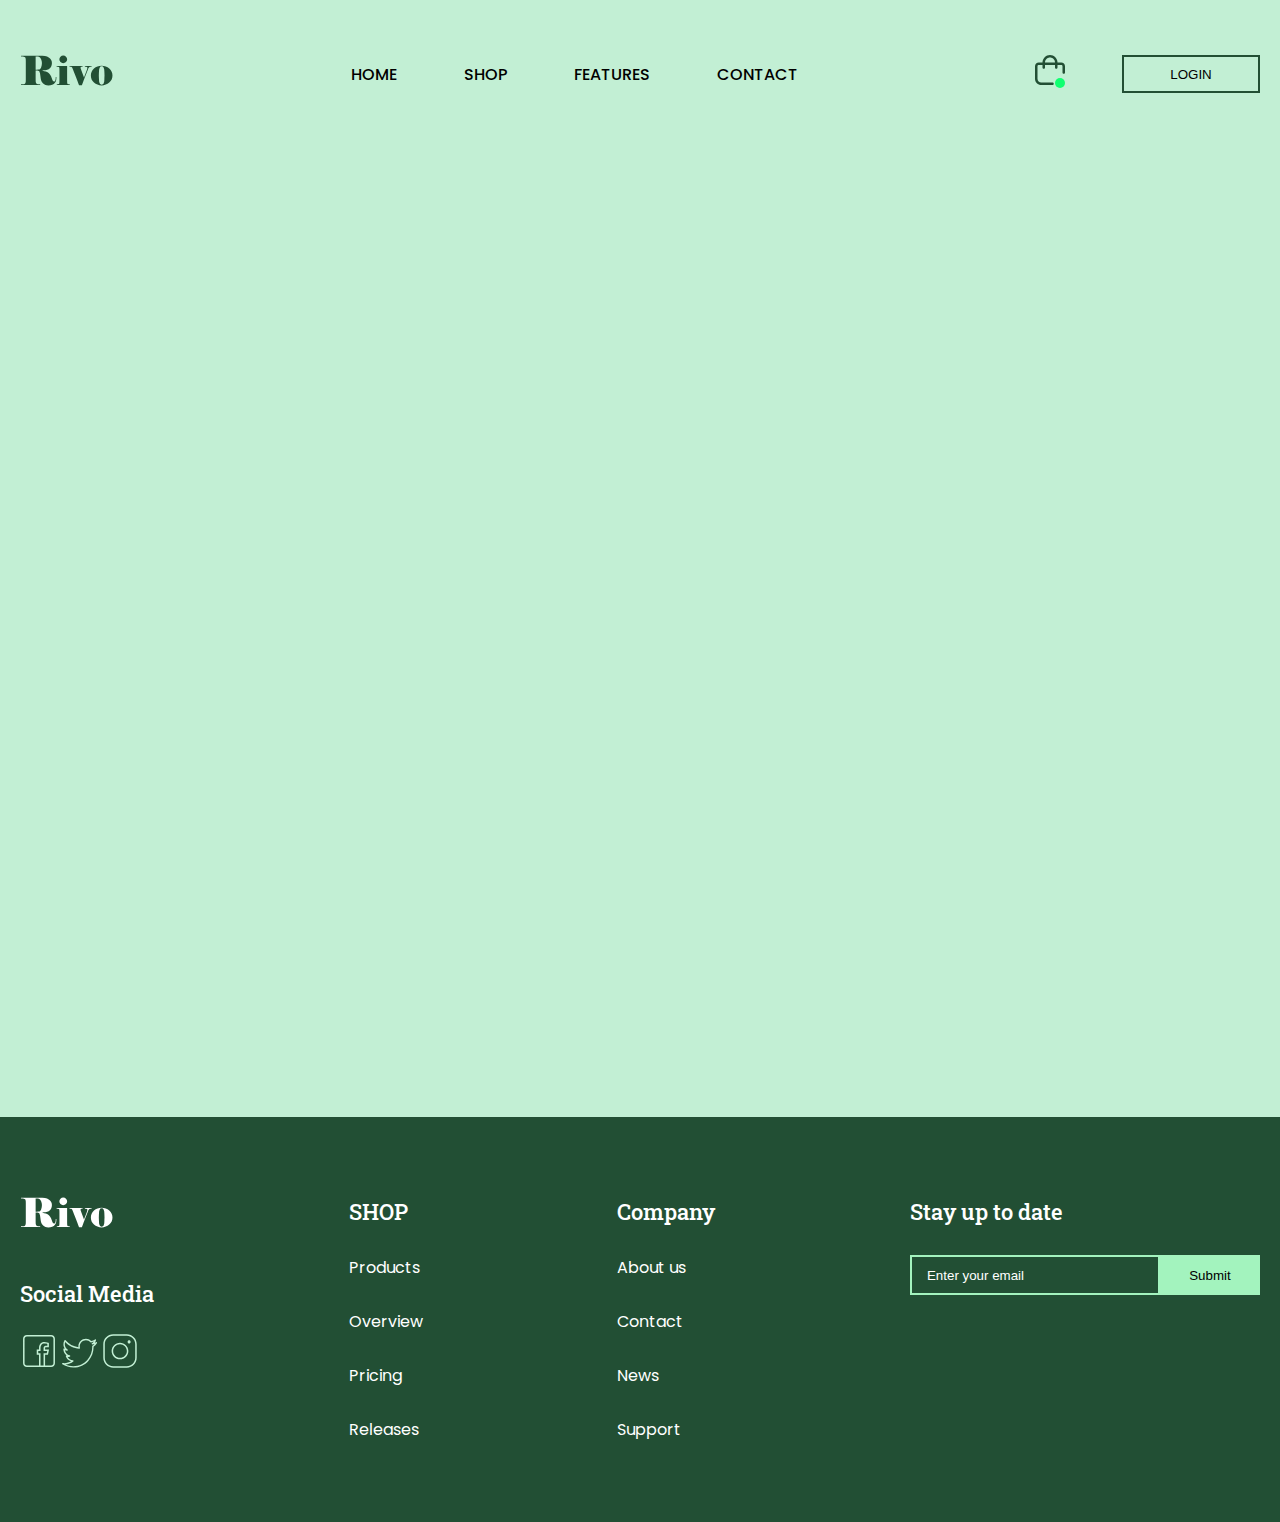
==== html/catalog.html @ bd8d2f6d "added" ====
<!DOCTYPE html>
<html lang="en">
	<head>
		<meta charset="UTF-8" />
		<meta name="viewport" content="width=device-width, initial-scale=1.0" />
		<title>Catalog</title>

		<link rel="stylesheet" href="../sass/style.css" />

		<script src="js/main.js" defer></script>
	</head>
	<body>
		<div class="wrapper">
			<header class="header">
				<div class="container">
					<nav class="nav">
						<a href="#" class="nav__link-logo">
							<img src="../img/logo.svg" alt="Logo" class="nav__link-img" />
						</a>

						<ul class="nav__list">
							<li class="nav__list-item">
								<a href="../index.html" class="nav__list-link">Home</a>
							</li>
							<li class="nav__list-item">
								<a href="catalog.html" class="nav__list-link">Shop</a>
							</li>
							<li class="nav__list-item">
								<a href="#" class="nav__list-link">Features</a>
							</li>
							<li class="nav__list-item">
								<a href="#" class="nav__list-link">Contact</a>
							</li>
						</ul>

						<div class="nav__list-icon">
							<div class="nav__list-icon-group">
								<a href="" class="nav__list-icon-link">
									<img
										src="../img/shop.svg"
										alt="Shop icon"
										class="nav__list-icon-img"
									/>
									<span class="elips"></span>
								</a>
							</div>
							<button class="nav__list-icon-btn">LOGIN</button>
						</div>
					</nav>
				</div>
			</header>

			<main class="main">
				<section class="top">
					<div class="container"></div>
				</section>
			</main>

			<footer class="footer">
				<div class="container">
					<div class="footer__groups">
						<div class="footer__social-media">
							<a href="#" class="footer__link-logo">
								<svg
									class="footer__link-img"
									width="93"
									height="31"
									viewBox="0 0 93 31"
									fill="inherit"
									xmlns="http://www.w3.org/2000/svg"
								>
									<path
										d="M15.64 15.44V24.8L15.72 26.64C15.8 27.4933 16.0133 28.1067 16.36 28.48C16.7067 28.8533 17.2933 29.0933 18.12 29.2L20.16 29.36V30H0.96V29.36H2.2C2.78667 29.28 3.34667 29.2133 3.88 29.16C4.41333 29.08 4.82667 28.88 5.12 28.56C5.44 28.2133 5.64 27.6133 5.72 26.76L5.8 24.92V5.96L5.72 4.12C5.64 3.26667 5.44 2.66667 5.12 2.32C4.8 1.97333 4.34667 1.76 3.76 1.68C3.17333 1.6 2.66667 1.56 2.24 1.56C1.81333 1.53333 1.41333 1.50667 1.04 1.48V0.839999L18.92 0.799999C21.4 0.799999 23.4133 0.906665 24.96 1.12C26.5067 1.33333 27.76 1.76 28.72 2.4C29.7067 3.04 30.48 3.84 31.04 4.8C31.6267 5.73333 31.92 6.82667 31.92 8.08C31.92 9.01333 31.7467 9.94667 31.4 10.88C31.08 11.8133 30.5733 12.6133 29.88 13.28C29.1867 13.9467 28.32 14.4667 27.28 14.84C26.2667 15.2133 24.64 15.4 22.4 15.4V15.68C23.76 15.9733 24.8933 16.2533 25.8 16.52C26.7333 16.7867 27.5733 17.1733 28.32 17.68C29.0667 18.1867 29.7333 18.9467 30.32 19.96C30.9333 20.9467 31.4267 22.04 31.8 23.24C32.1733 24.4133 32.5067 25.2533 32.8 25.76C33.0933 26.24 33.5067 26.48 34.04 26.48C34.7333 26.48 35.1867 26.04 35.4 25.16C35.64 24.2533 35.76 23.2267 35.76 22.08H36.4C36.4 23.3867 36.32 24.4267 36.16 25.2C36 25.9733 35.6 26.7867 34.96 27.64C34.32 28.4667 33.4 29.1467 32.2 29.68C31.0267 30.1867 29.7467 30.44 28.36 30.44C26.2 30.44 24.4667 29.8267 23.16 28.6C21.88 27.3467 21.08 25.72 20.76 23.72C20.4667 21.6933 20.2267 19.9867 20.04 18.6C19.7467 17.0533 19.36 16.16 18.88 15.92C18.4 15.6533 17.88 15.5067 17.32 15.48C16.76 15.4533 16.2 15.44 15.64 15.44ZM18.84 14.6C19.8533 14.44 20.6133 13.7067 21.12 12.4C21.6533 11.0933 21.92 9.64 21.92 8.04C21.92 6.73333 21.6533 5.45333 21.12 4.2C20.5867 2.92 19.9467 2.17333 19.2 1.96C18.4533 1.74666 17.7867 1.62666 17.2 1.6C16.6133 1.57333 16.0933 1.54667 15.64 1.52V14.72H17C17.7467 14.72 18.36 14.68 18.84 14.6ZM49.7644 30H36.8044V29.36L37.7644 29.32C38.5377 29.24 39.0044 29.0533 39.1644 28.76C39.3244 28.4667 39.4044 27.8267 39.4044 26.84L39.4444 25V15.44L39.4044 13.8C39.351 13.16 39.271 12.68 39.1644 12.36C39.0577 12.04 38.5777 11.84 37.7244 11.76L36.6444 11.68V11.04H47.1244V25L47.1644 26.84C47.1644 27.8 47.2444 28.44 47.4044 28.76C47.5644 29.0533 48.031 29.24 48.8044 29.32L49.7644 29.36V30ZM39.3644 4.36C39.3644 3.32 39.7377 2.44 40.4844 1.72C41.2577 0.973333 42.1777 0.599999 43.2444 0.599999C44.3377 0.599999 45.2577 0.96 46.0044 1.68C46.7777 2.37333 47.1644 3.26667 47.1644 4.36C47.1644 5.42667 46.7777 6.33333 46.0044 7.08C45.2577 7.8 44.3377 8.16 43.2444 8.16C42.1777 8.16 41.2577 7.8 40.4844 7.08C39.7377 6.33333 39.3644 5.42667 39.3644 4.36ZM62.5581 11.68C62.3981 11.68 62.2381 11.6933 62.0781 11.72C61.9181 11.72 61.6248 11.76 61.1981 11.84C60.7981 11.8933 60.5981 12.2 60.5981 12.76C60.5981 13.0533 60.6248 13.3067 60.6781 13.52C60.7315 13.7333 60.8248 14 60.9581 14.32L63.9981 22.4L66.8381 15.04C67.1581 14.1067 67.3181 13.3733 67.3181 12.84C67.3181 12.4667 67.2248 12.2133 67.0381 12.08C66.8515 11.9467 66.5581 11.84 66.1581 11.76L64.8781 11.68V11.04H71.5581V11.68L70.0781 11.84C69.6515 11.92 69.2648 12.1733 68.9181 12.6C68.5715 13 68.2115 13.68 67.8381 14.64C67.4648 15.5733 66.7315 17.44 65.6381 20.24C64.5715 23.04 63.7581 25.1733 63.1981 26.64C62.6381 28.1067 62.1981 29.28 61.8781 30.16H59.0381C58.5848 29.0133 58.0248 27.5733 57.3581 25.84C56.6915 24.08 55.8515 21.9067 54.8381 19.32C53.8248 16.7067 53.1315 14.9467 52.7581 14.04C52.3848 13.1333 52.1048 12.56 51.9181 12.32C51.7581 12.0533 51.5048 11.8933 51.1581 11.84C50.8115 11.76 50.4915 11.72 50.1981 11.72C49.9048 11.6933 49.6915 11.68 49.5581 11.68V11.04H62.5581V11.68ZM92.4734 20.52C92.4734 23.3467 91.3934 25.7067 89.2334 27.6C87.1001 29.4667 84.5801 30.4 81.6734 30.4C78.6068 30.4 76.0334 29.4667 73.9534 27.6C71.9001 25.7067 70.8734 23.3467 70.8734 20.52C70.8734 17.6933 71.9134 15.3467 73.9934 13.48C76.1001 11.5867 78.6601 10.64 81.6734 10.64C84.6334 10.64 87.1668 11.5733 89.2734 13.44C91.4068 15.3067 92.4734 17.6667 92.4734 20.52ZM84.5134 20.48C84.5134 20.1067 84.4868 19.36 84.4334 18.24C84.3801 17.12 84.3534 16.4533 84.3534 16.24C84.3534 14.8 84.1268 13.6133 83.6734 12.68C83.2468 11.7467 82.5668 11.28 81.6334 11.28C80.7801 11.28 80.1268 11.7733 79.6734 12.76C79.2201 13.72 78.9934 14.88 78.9934 16.24C78.9934 16.7467 78.9668 17.3733 78.9134 18.12C78.8868 18.84 78.8601 19.6267 78.8334 20.48C78.8334 20.8533 78.8601 21.6267 78.9134 22.8C78.9668 23.9467 78.9934 24.6133 78.9934 24.8C78.9934 26.24 79.2068 27.4267 79.6334 28.36C80.0868 29.2933 80.7668 29.76 81.6734 29.76C82.5534 29.76 83.2201 29.28 83.6734 28.32C84.1268 27.36 84.3534 26.1867 84.3534 24.8C84.3534 24.2667 84.3668 23.64 84.3934 22.92C84.4201 22.1733 84.4601 21.36 84.5134 20.48Z"
										fill="inherit"
									/>
								</svg>
							</a>
							<h6 class="footer__title">Social Media</h6>

							<a href="#" class="footer__social-media-link">
								<img
									src="../img/fb.svg"
									alt=""
									class="footer__social-media-svg"
								/>
							</a>
							<a href="#" class="footer__social-media-link">
								<img
									src="../img/twiter.svg"
									alt=""
									class="footer__social-media-svg"
								/>
							</a>
							<a href="#" class="footer__social-media-link">
								<img
									src="../img/insta.svg"
									alt=""
									class="footer__social-media-svg"
								/>
							</a>
						</div>

						<ul class="footer__list">
							<li class="footer__list-item">
								<h5 class="footer__list-title">SHOP</h5>
							</li>
							<li class="footer__list-item">
								<a href="#" class="footer__list-link">Products</a>
							</li>
							<li class="footer__list-item">
								<a href="#" class="footer__list-link">Overview</a>
							</li>
							<li class="footer__list-item">
								<a href="#" class="footer__list-link">Pricing</a>
							</li>
							<li class="footer__list-item">
								<a href="#" class="footer__list-link">Releases</a>
							</li>
						</ul>

						<ul class="footer__list">
							<li class="footer__list-item">
								<h5 class="footer__list-title">Company</h5>
							</li>
							<li class="footer__list-item">
								<a href="#" class="footer__list-link">About us</a>
							</li>
							<li class="footer__list-item">
								<a href="#" class="footer__list-link">Contact</a>
							</li>
							<li class="footer__list-item">
								<a href="#" class="footer__list-link">News</a>
							</li>
							<li class="footer__list-item">
								<a href="#" class="footer__list-link">Support</a>
							</li>
						</ul>

						<ul class="footer__list">
							<li class="footer__list-item">
								<h5 class="footer__list-title">Stay up to date</h5>
							</li>
							<li class="footer__list-item ss">
								<input
									type="search"
									class="footer__list-input"
									placeholder="Enter your email"
								/>
								<button class="footer__list-btn" type="submit">Submit</button>
							</li>
						</ul>
					</div>
				</div>
			</footer>
		</div>
	</body>
</html>
---- sass/style.css ----
@import url("https://fonts.googleapis.com/css2?family=Roboto+Slab:wght@500&display=swap");
@import url("https://fonts.googleapis.com/css2?family=Poppins:wght@400;500;600&family=Roboto+Slab:wght@500&display=swap");
*,
body,
html {
  box-sizing: border-box;
  margin: 0;
  padding: 0;
}

body,
html {
  font-family: "Poppins", sans-serif;
  width: 100%;
  height: 100%;
}

*::after,
*::before {
  box-sizing: border-box;
  margin: 0;
  padding: 0;
}

a {
  text-decoration: none;
  color: inherit;
}

input {
  outline: none;
}

ul,
ol {
  list-style: none;
}

.wrapper {
  position: relative;
  display: flex;
  flex-direction: column;
  height: 100%;
}

.main {
  flex-grow: 1;
}

.container {
  width: 1240px;
  margin: 0 auto;
}

.header {
  position: absolute;
  top: 0;
  right: 0;
  left: 0;
}

.nav {
  display: flex;
  justify-content: space-between;
  padding: 55px 0 0;
}

.nav__list {
  display: flex;
  align-items: center;
  gap: 57px;
}

.nav__list-link {
  position: relative;
  padding: 2px 5px;
  font-weight: 500;
  text-transform: uppercase;
  z-index: 1;
  transition: all 0.4s;
}
.nav__list-link::before {
  content: "";
  position: absolute;
  right: 0;
  display: block;
  width: 0;
  height: 100%;
  border-radius: 10px;
  background-color: #6bc785;
  opacity: 0.5;
  z-index: -1;
  transition: all 0.4s;
}
.nav__list-link:hover::before {
  left: 0;
  width: 100%;
  height: 100%;
  transition: all 0.4s;
}

.nav__list-icon {
  display: flex;
  gap: 57px;
}

.nav__list-icon-btn {
  cursor: pointer;
  width: 138px;
  background: transparent;
  border: 2px solid #224f34;
  transition: all 0.3s;
}
.nav__list-icon-btn:hover {
  color: #fff;
  background: #224f34;
  transition: all 0.4s;
}

.nav__list-icon-group {
  position: relative;
}

.elips {
  position: absolute;
  bottom: 5px;
  right: 0;
  display: block;
  width: 10px;
  height: 10px;
  border-radius: 50%;
  background: #10ff70;
}

.top {
  width: 100%;
  height: 1117px;
  background: #c2efd4;
}

.footer {
  background: #224f34;
  padding: 80px 0;
  color: #fff;
}

.footer__link-img {
  fill: #fff;
  margin-bottom: 44px;
}

.footer__groups {
  display: flex;
  justify-content: space-between;
}

.footer__title {
  font-family: "Roboto Slab", serif;
  font-weight: 500;
  font-size: 22px;
  margin-bottom: 24px;
}

.footer__list {
  display: flex;
  flex-direction: column;
  gap: 29px;
}

.footer__list-title {
  font-size: 22px;
  font-family: "Roboto Slab", serif;
  font-weight: 500;
}

.footer__list-link {
  position: relative;
  transition: all 0.4s;
}
.footer__list-link::before {
  content: "";
  position: absolute;
  bottom: -5px;
  width: 0;
  height: 2px;
  background: #6bc785;
  transition: all 0.4s;
}
.footer__list-link:hover::before {
  width: 100%;
  transition: all 0.4s;
}

.ss {
  display: flex;
}

.footer__list-input {
  width: 250px;
  height: 40px;
  padding-left: 15px;
  color: #c2efd4;
  background: transparent;
  border: 2px solid #a3f3be;
  transition: all 0.4s ease-in-out;
}
.footer__list-input:hover {
  box-shadow: 0 0 10px #c2efd4;
  transition: all 0.4s ease-in-out;
}
.footer__list-input:focus {
  box-shadow: 0 0 10px #c2efd4;
  transition: all 0.4s ease-in-out;
}
.footer__list-input::-moz-placeholder {
  color: #fff;
}
.footer__list-input::placeholder {
  color: #fff;
}

.footer__list-btn {
  cursor: pointer;
  width: 100px;
  height: 40px;
  background: #a3f3be;
  border: none;
  transition: all 0.4s;
}
.footer__list-btn:hover {
  background-color: #c2efd4;
  transition: all 0.4s;
}

.top__content {
  display: flex;
  justify-content: space-between;
  padding: 256px 0 166px;
}

.top__content-text {
  width: 650px;
}

.top__content-text-title {
  font-size: 86px;
  margin-bottom: 27px;
}

.top__content-text-descriptions {
  width: 550px;
  font-size: 24px;
  font-weight: 500;
  line-height: 220%;
  margin-bottom: 54px;
}

.top__content-text-link {
  padding: 22px 60px;
  background-color: #224f34;
  font-size: 20px;
  font-weight: 500;
  color: #fff;
  text-transform: uppercase;
  box-shadow: 20px 40px 100px #000;
  transition: all 0.4s;
}
.top__content-text-link:hover {
  box-shadow: 0 0 30px #000;
  transition: all 0.4s;
}

.top__content-media {
  width: 570px;
  height: 717px;
  background-color: #6bc785;
  border-top-left-radius: 150px;
  border-top-right-radius: 50px;
  border-bottom-right-radius: 150px;
  border-bottom-left-radius: 50px;
}

.seling {
  padding: 114px 0 185px;
}

.seling__title {
  text-align: center;
  font-family: "Roboto Slab", serif;
  font-size: 64px;
  margin-bottom: 34px;
  color: #224f34;
}

.seling__text {
  text-align: center;
  font-size: 22px;
  color: #224f34;
  margin-bottom: 80px;
}

.seling__list {
  display: flex;
  justify-content: space-evenly;
  margin-bottom: 80px;
}

.seling__list-img {
  width: 350px;
  background: #6bc785;
  margin-bottom: 51px;
}

.seling__list-title,
.seling__list-price {
  text-align: center;
  font-size: 22px;
  color: #224f34;
  margin-bottom: 10px;
}

.seling__link {
  display: flex;
  width: 224px;
  margin: 0 auto;
  justify-content: space-evenly;
  align-items: center;
  padding: 16px 55px;
  border: 2px solid #224f34;
  transition: all 0.4s;
}
.seling__link .bi {
  animation: arrow 1.5s infinite 0.1s;
  transition: all 0.4s;
}
@keyframes arrow {
  0% {
    transform: translateX(0%);
  }
  100% {
    transform: translateX(100%);
    opacity: 0;
  }
}
.seling__link:hover {
  color: #fff;
  background: #224f34;
  transition: all 0.4s;
}
.seling__link:hover .bi {
  fill: #fff;
  transition: all 0.4s;
}

.exclusiv__group {
  display: flex;
  justify-content: space-evenly;
  background: #c2efd4;
}

.exclusiv__content {
  width: 589px;
  margin-top: 75px;
}

.exclusiv__content-title {
  font-family: "Roboto Slab", serif;
  font-size: 46px;
  font-weight: 700;
  margin-bottom: 20px;
}

.exclusiv__content-text {
  font-size: 22px;
  font-weight: 500;
  line-height: 175%;
  margin-bottom: 40px;
}

.exclusiv__content-timer__items {
  display: flex;
  gap: 35px;
}

.exclusiv__content-timer-item {
  position: relative;
  display: flex;
  justify-content: center;
  align-items: center;
  width: 100px;
  height: 100px;
  margin-bottom: 41px;
  color: #224f34;
  background: #fff;
  font-size: 32px;
}
.exclusiv__content-timer-item::before {
  content: attr(data-title);
  position: absolute;
  left: 50%;
  bottom: 10px;
  transform: translateX(-50%);
  display: block;
  font-size: 16px;
}

.exclusiv__content-link {
  display: block;
  width: 235px;
  padding: 18px 68px;
  border: 2px solid #224f34;
  text-align: center;
  font-size: 20px;
  font-weight: 500;
  color: #fff;
  background: #224f34;
  transition: all 0.4s;
}
.exclusiv__content-link:hover {
  color: #224f34;
  background: transparent;
  transition: all 0.4s;
}

.designer {
  padding: 218px 0 250px;
}

.designer__title {
  text-align: center;
  font-size: 50px;
  font-weight: 500;
  margin-bottom: 51px;
}

.designer__text {
  text-align: center;
  font-size: 22px;
  font-weight: 500;
  margin-bottom: 72px;
}

.designer__list {
  display: flex;
  justify-content: center;
  align-items: center;
  gap: 44px;
}

.designer__list-item,
.designer__list-img {
  width: 400px;
  height: 566px;
  text-align: center;
}

.designer__list-img {
  margin-bottom: 25px;
}

.designer__list-title {
  font-size: 30px;
  font-weight: 600;
  margin-bottom: 6px;
}

.designer__list-text {
  font-size: 22px;
  font-weight: 400;
  line-height: 143%;
}/*# sourceMappingURL=style.css.map */
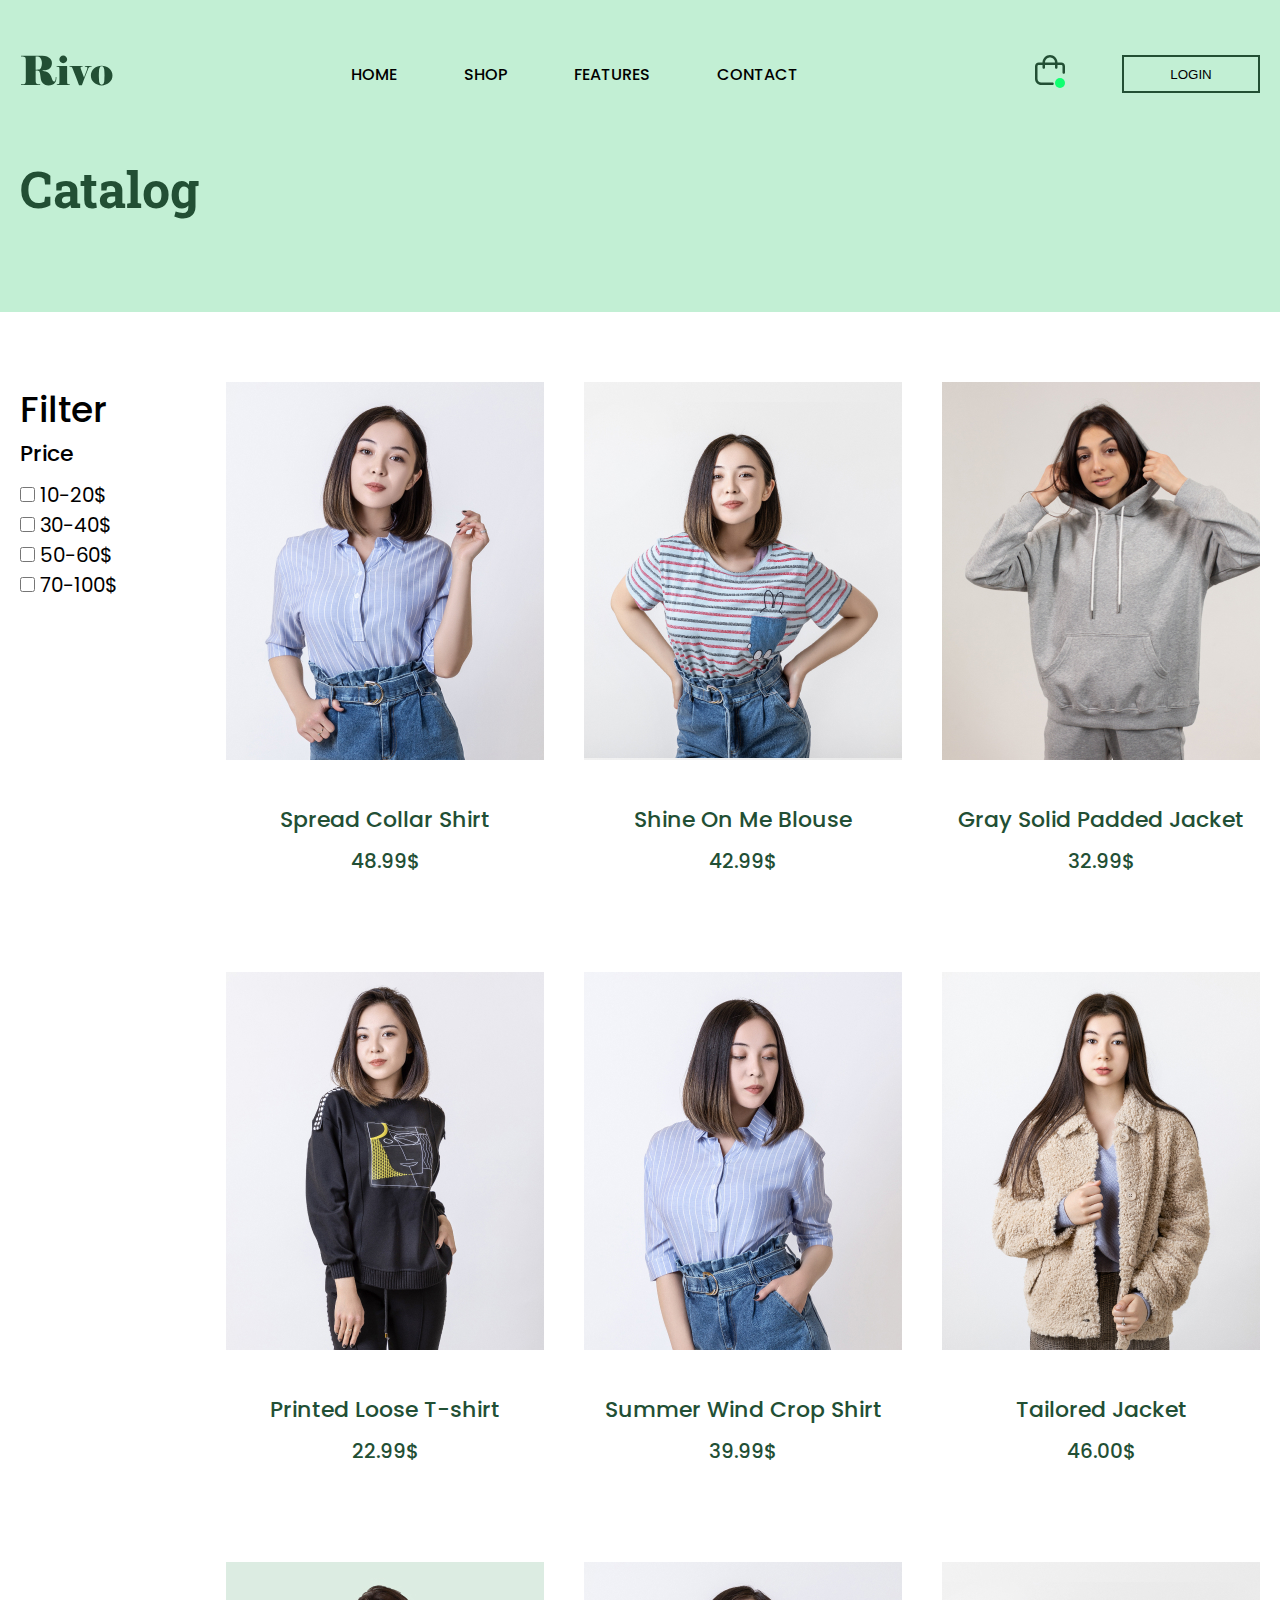
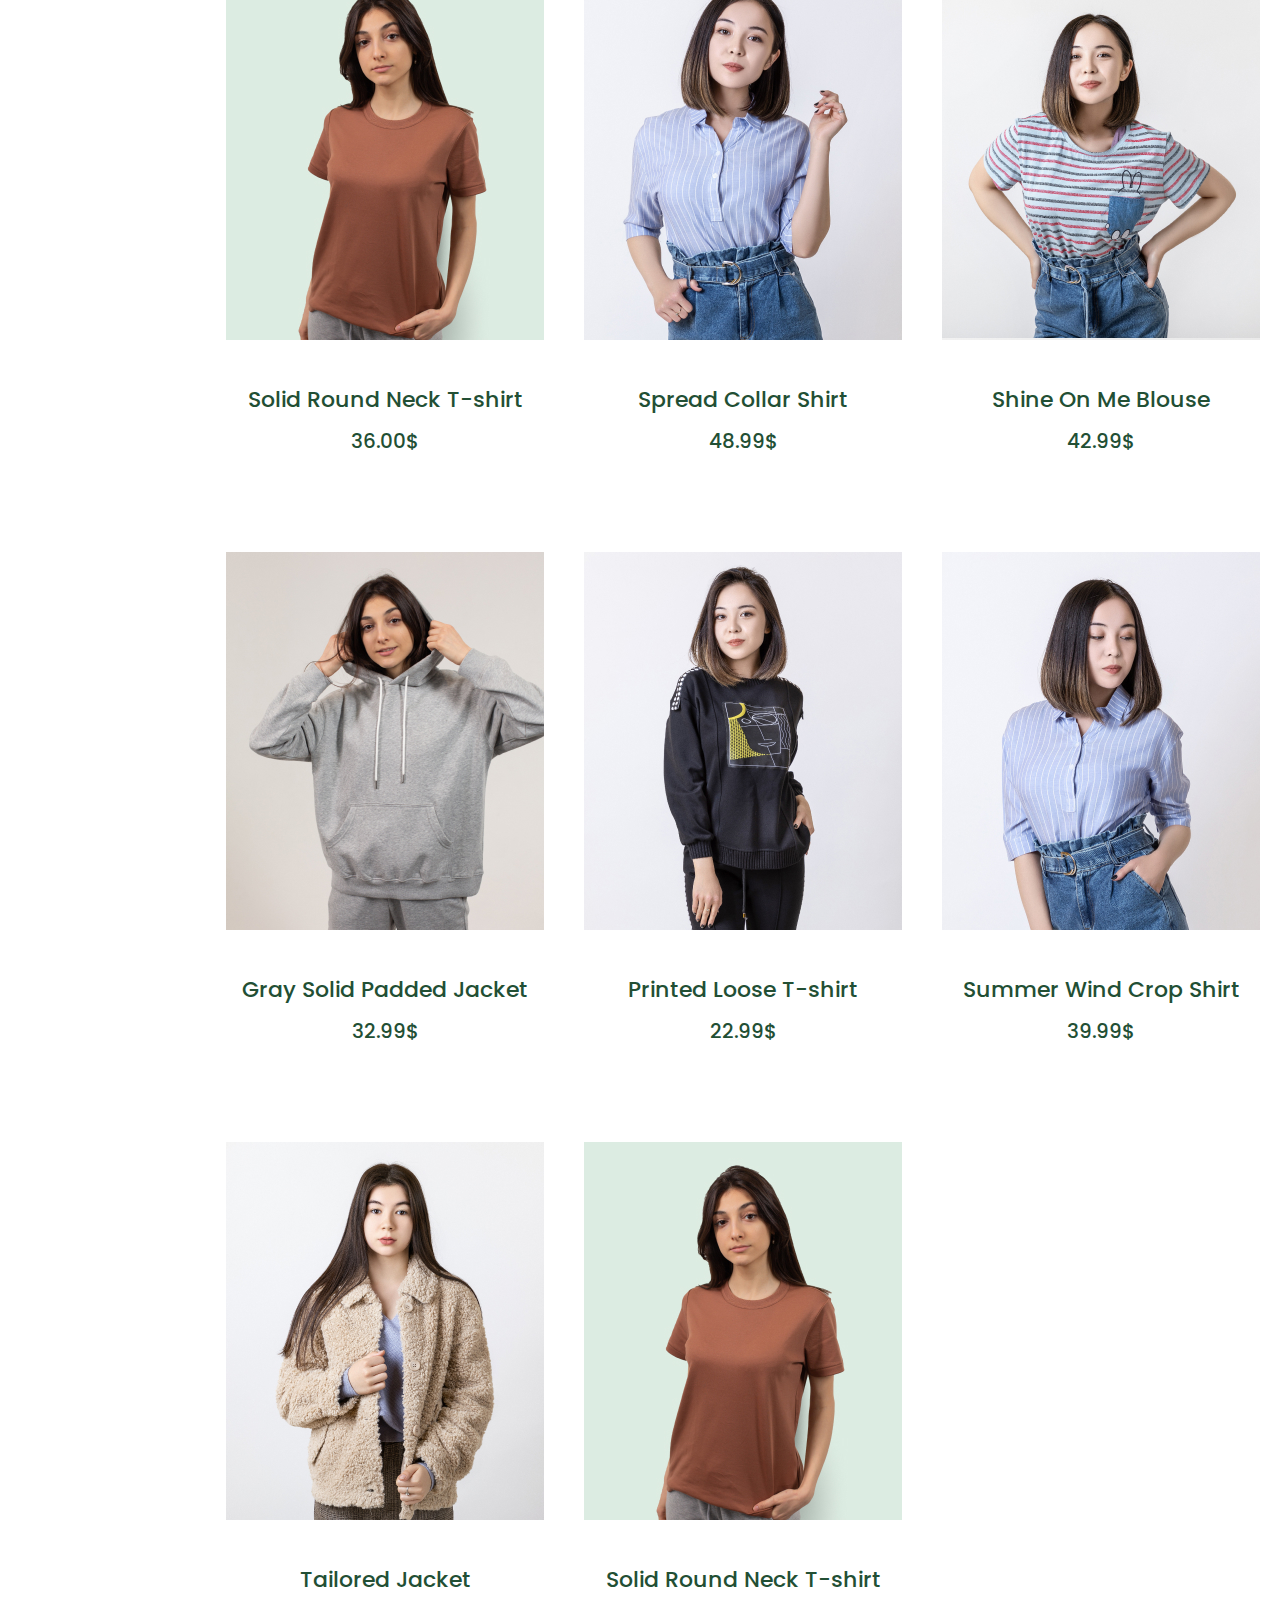
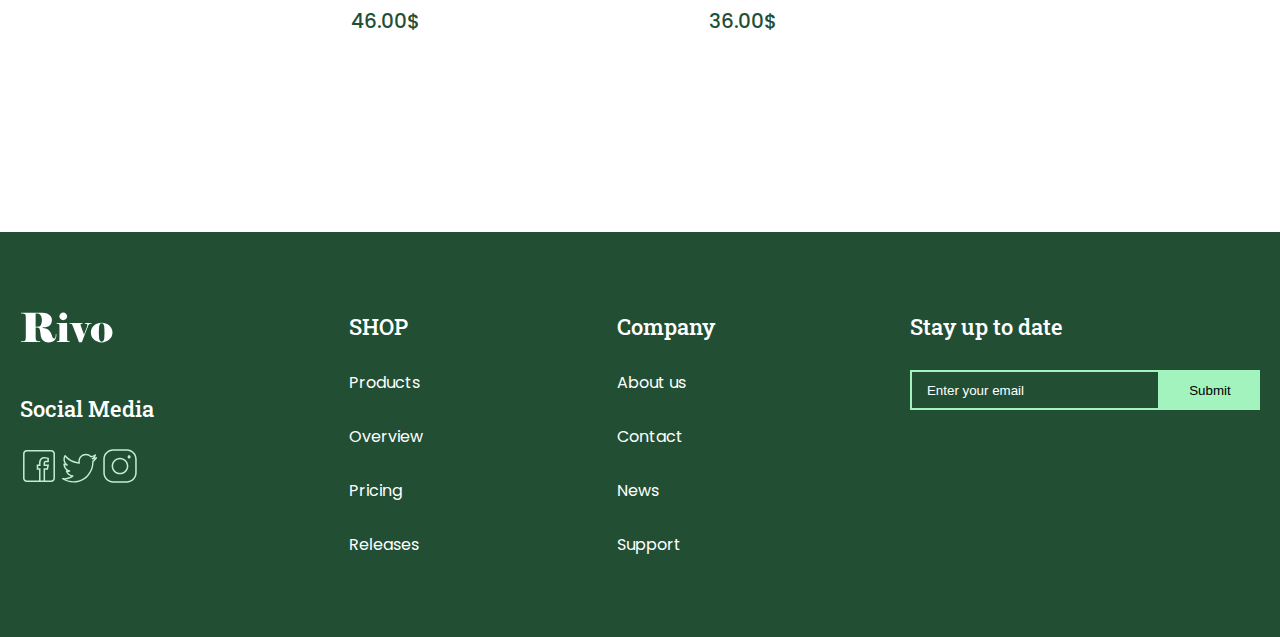
==== commit 0eef2518: "good" ====
--- a/html/catalog.html
+++ b/html/catalog.html
@@ -7,7 +7,8 @@
 
 		<link rel="stylesheet" href="../sass/style.css" />
 
-		<script src="js/main.js" defer></script>
+		<script src="../js/product.js" defer></script>
+    <script src="../js/ads.js" defer></script>
 	</head>
 	<body>
 		<div class="wrapper">
@@ -51,8 +52,79 @@
 			</header>
 
 			<main class="main">
-				<section class="top">
-					<div class="container"></div>
+				<section class="top top-catalog">
+					<div class="container">
+						<h2 class="top-catalog__title">Сatalog</h2>
+					</div>
+				</section>
+
+				<section class="products">
+					<div class="container">
+						<div class="products-groups">
+							<div class="products-groups-filters">
+								<h3 class="products-groups-title">Filter</h3>
+								<ul class="products-list">
+									<li class="products-list-item">
+										<h4 class="products-list-item-title">Price</h4>
+									</li>
+									<li class="products-list-item">
+										<input
+											type="checkbox"
+											class="products-list-inp"
+											id="10-20"
+										/>
+										<label for="10-20" class="products-list-label"
+											>10-20$</label
+										>
+									</li>
+									<li class="products-list-item">
+										<input
+											type="checkbox"
+											class="products-list-inp"
+											id="30-40"
+										/>
+										<label for="30-40" class="products-list-label"
+											>30-40$</label
+										>
+									</li>
+									<li class="products-list-item">
+										<input
+											type="checkbox"
+											class="products-list-inp"
+											id="50-60"
+										/>
+										<label for="50-60" class="products-list-label"
+											>50-60$</label
+										>
+									</li>
+									<li class="products-list-item">
+										<input
+											type="checkbox"
+											class="products-list-inp"
+											id="70-100"
+										/>
+										<label for="70-100" class="products-list-label"
+											>70-100$</label
+										>
+									</li>
+								</ul>
+							</div>
+							<div class="products__cart">
+								<!-- <div class="products__cart-item">
+									<img
+										src="../img/product1.jpg"
+										alt=""
+										class="products__cart-img"
+									/>
+									<h4 class="products__cart-title">Spread Collar Shirt</h4>
+									<p class="products__cart-price">$48.99</p>
+									<div class="products__cart-item-show">
+										<button class="products__cart-btn">Buy</button>
+									</div>
+								</div> -->
+							</div>
+						</div>
+					</div>
 				</section>
 			</main>
 
--- a/sass/style.css
+++ b/sass/style.css
@@ -468,4 +468,220 @@
   font-size: 22px;
   font-weight: 400;
   line-height: 143%;
+}
+
+.ads {
+  position: fixed;
+  top: 50%;
+  left: 50%;
+  transform: translate(-50%, -50%) scale(0);
+  z-index: 20;
+  width: 500px;
+  padding: 20px;
+  background: #6bc785;
+  box-shadow: 0 0 20px #224f34;
+  border-radius: 32px;
+  color: #224f34;
+  transition: all 0.4s;
+}
+
+.ads.ads--show {
+  transform: translate(-50%, -50%) scale(1);
+  transition: all 0.4s;
+}
+
+.ads__content-header {
+  display: flex;
+  justify-content: space-between;
+  align-items: center;
+  margin-bottom: 30px;
+}
+
+.bis {
+  cursor: pointer;
+  width: 25px;
+  height: 25px;
+}
+
+.ads__content-btns {
+  display: flex;
+  justify-content: space-evenly;
+}
+
+.ads__content-btns-well,
+.ads__content-btns-deny {
+  position: relative;
+  z-index: 1;
+  width: 150px;
+  padding: 10px 32px;
+  border: none;
+  border-radius: 20px;
+  font-size: 16px;
+  font-weight: 500;
+  background: #c2efd4;
+  transition: all 0.3s;
+}
+.ads__content-btns-well::after,
+.ads__content-btns-deny::after {
+  content: "";
+  position: absolute;
+  top: 0;
+  left: 0;
+  width: 0;
+  height: 100%;
+  opacity: 0;
+  border-radius: 20px;
+  z-index: -1;
+  transition: all 0.4s;
+}
+.ads__content-btns-well:hover,
+.ads__content-btns-deny:hover {
+  color: #10ff70;
+  transition: all 0.3s;
+}
+.ads__content-btns-well:hover:after,
+.ads__content-btns-deny:hover:after {
+  background: #224f34;
+  width: 100%;
+  opacity: 1;
+  transition: all 0.3s;
+}
+
+.ads__content-btns-deny:hover {
+  color: red;
+}
+
+.ads__content-body {
+  display: flex;
+  flex-direction: column;
+  align-items: center;
+  gap: 40px;
+}
+
+.ads__content-body-title {
+  text-align: center;
+  font-size: 32px;
+  font-weight: 500;
+  font-family: "Roboto Slab", serif;
+}
+
+.ads__content-body-text {
+  text-align: center;
+  font-size: 16px;
+  font-weight: 500;
+}
+
+.ads__content-body-timer {
+  display: block;
+  margin: 0 auto;
+}
+
+.top-catalog {
+  padding: 156px 0;
+  height: 300px;
+}
+
+.top-catalog__title {
+  font-size: 50px;
+  font-family: "Roboto Slab", serif;
+  color: #224f34;
+}
+
+.products {
+  padding: 70px 0 140px;
+}
+
+.products-groups {
+  display: flex;
+  justify-content: space-between;
+}
+
+.products-groups-title {
+  font-size: 36px;
+  font-weight: 500;
+}
+
+.products-list-item-title {
+  font-size: 22px;
+  font-weight: 500;
+  margin-bottom: 10px;
+}
+
+.products-list {
+  font-size: 20px;
+}
+
+.products-list-inp {
+  width: 15px;
+  height: 15px;
+}
+
+.products__cart {
+  position: relative;
+  display: grid;
+  grid-template-columns: repeat(3, 1fr);
+  gap: 40px;
+}
+
+.products__cart-item {
+  position: relative;
+  height: 550px;
+  transition: all 0.4s;
+}
+.products__cart-item:hover {
+  box-shadow: 0 0 20px #224f34;
+  transform: scale(1.03);
+  transition: all 0.4s;
+}
+.products__cart-item:hover .products__cart-item-show {
+  transform: translateY(0);
+  opacity: 1;
+  transition: all 0.4s;
+}
+
+.products__cart-img {
+  margin-bottom: 36px;
+}
+
+.products__cart-title {
+  text-align: center;
+  font-size: 22px;
+  font-weight: 500;
+  color: #224f34;
+  margin-bottom: 10px;
+}
+
+.products__cart-price {
+  text-align: center;
+  font-size: 20px;
+  font-weight: 500;
+  color: #224f34;
+  margin-bottom: 20px;
+}
+
+.products__cart-btn {
+  display: block;
+  cursor: pointer;
+  margin: 0 auto;
+  width: 100%;
+  padding: 5px 52px;
+  font-size: 16px;
+  font-weight: 500;
+  border: none;
+  color: #fff;
+  background-color: #224f34;
+  transition: all 0.4s;
+}
+.products__cart-btn:hover {
+  background: #6bc785;
+  transition: all 0.4s;
+}
+
+.products__cart-item-show {
+  position: absolute;
+  width: 100%;
+  bottom: 0;
+  transform: translateY(100%);
+  opacity: 0;
+  transition: all 0.3s;
 }/*# sourceMappingURL=style.css.map */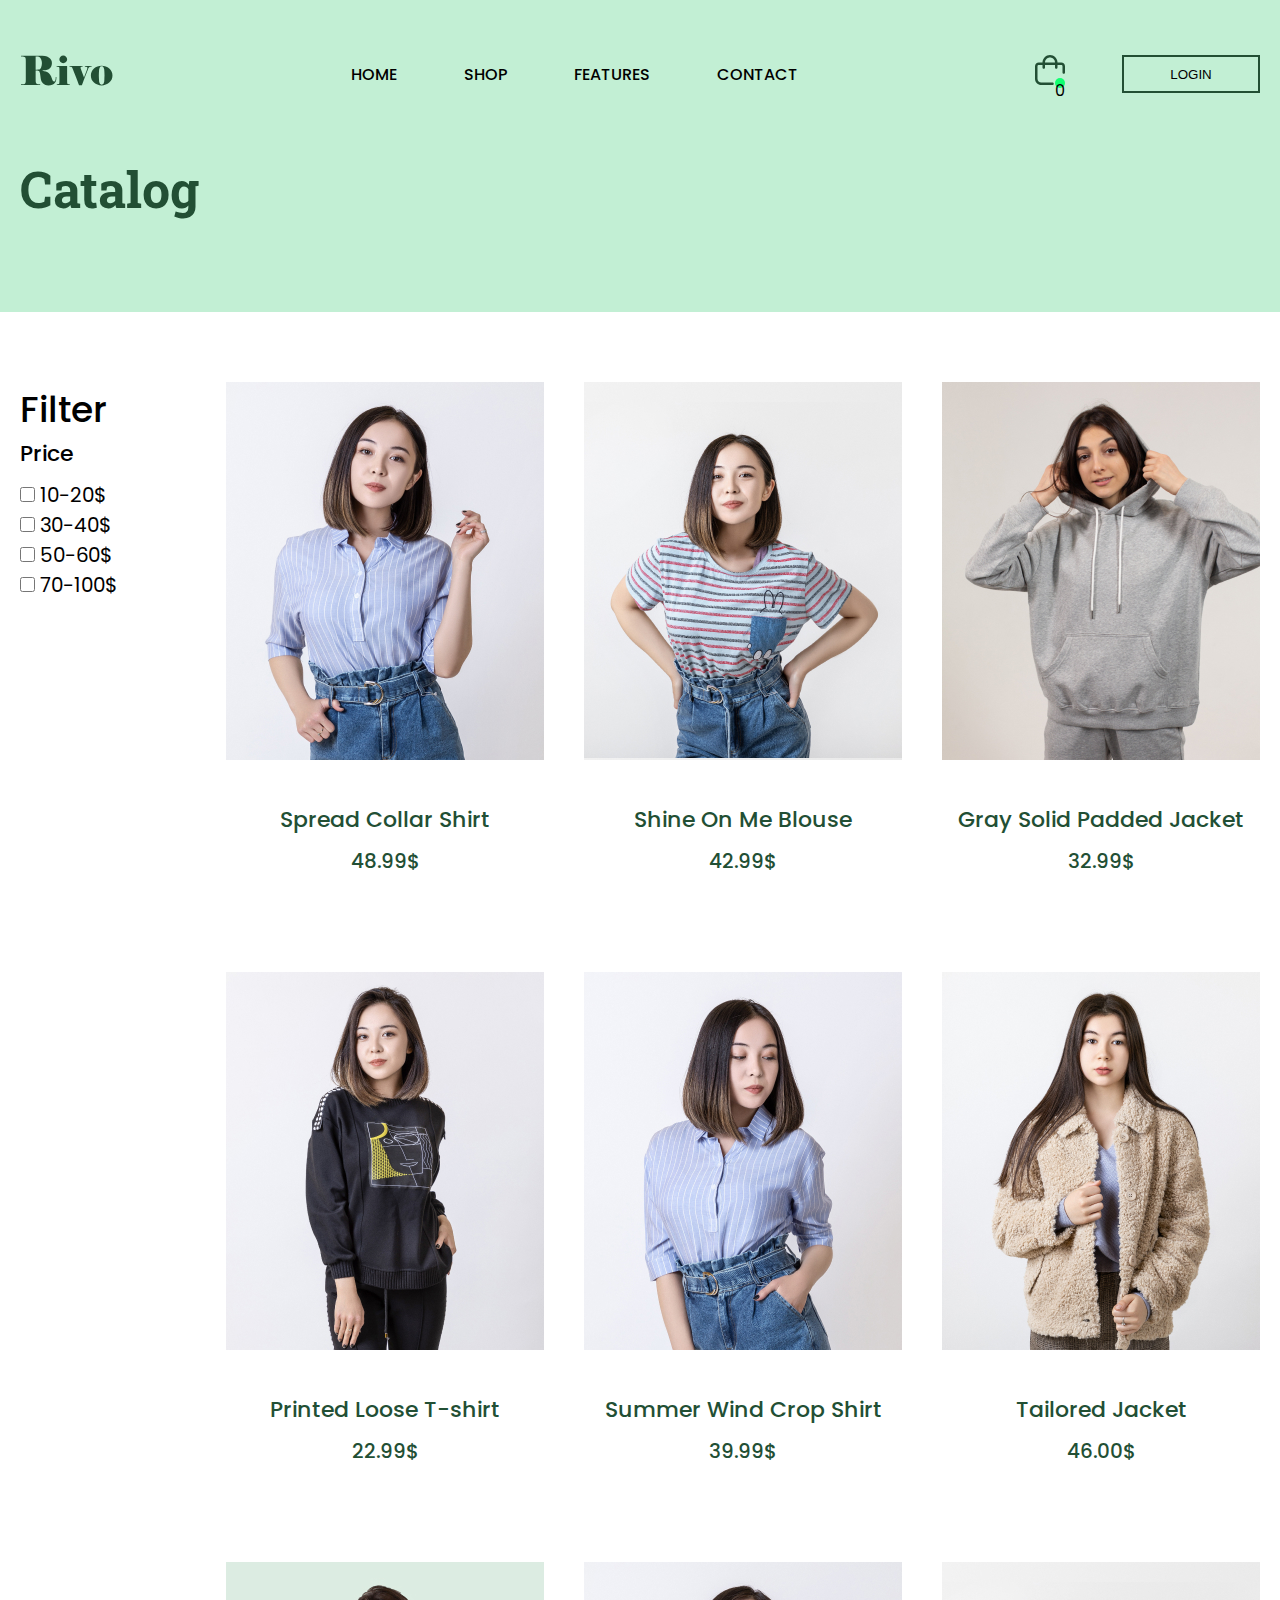
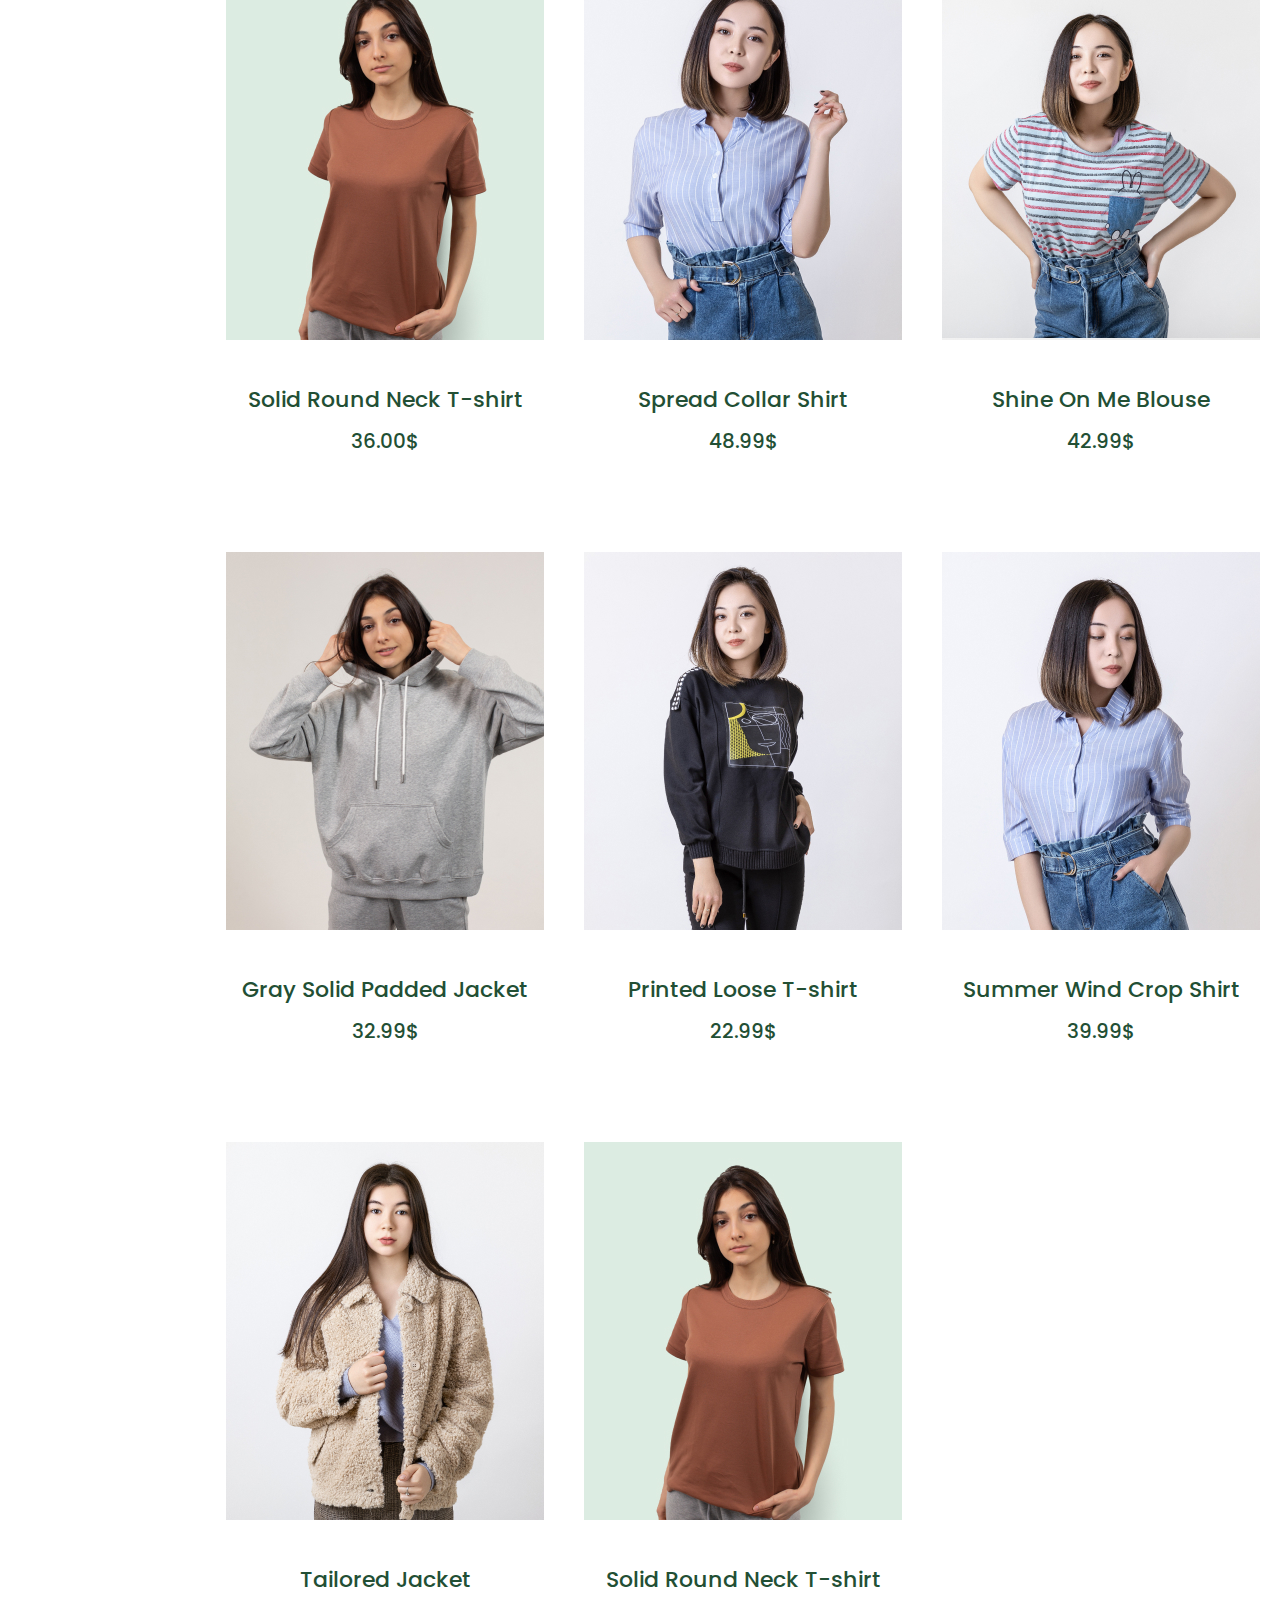
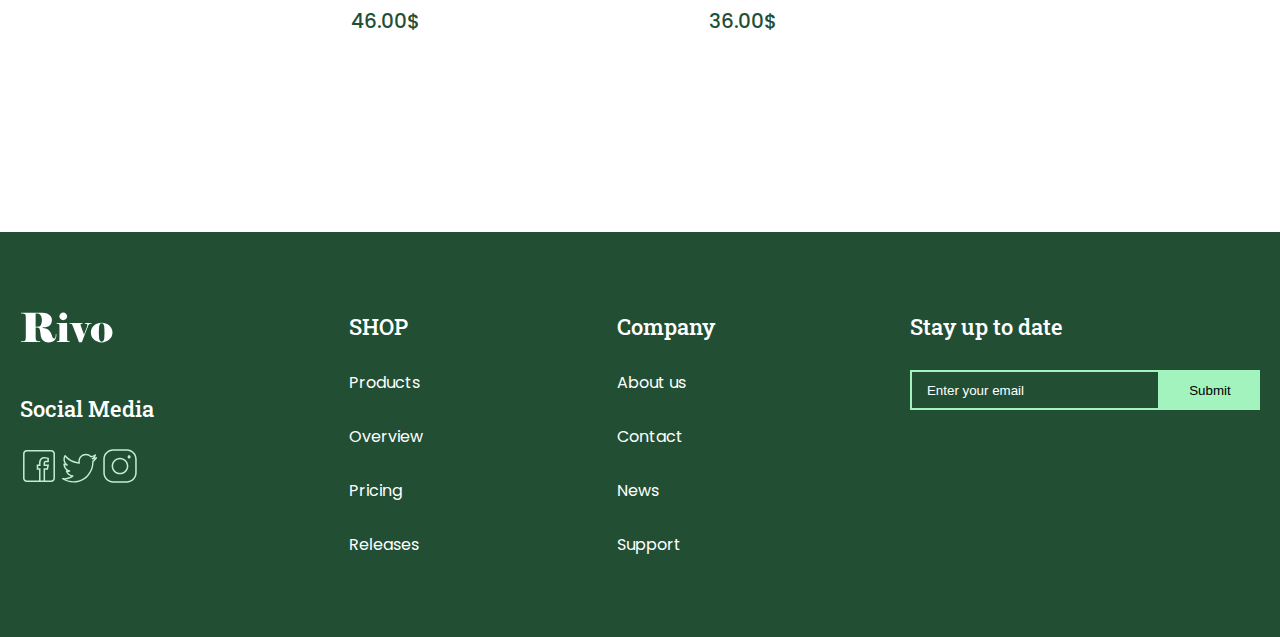
==== commit 2992432d: "add basket" ====
--- a/html/catalog.html
+++ b/html/catalog.html
@@ -8,10 +8,50 @@
 		<link rel="stylesheet" href="../sass/style.css" />
 
 		<script src="../js/product.js" defer></script>
-    <script src="../js/ads.js" defer></script>
+		<script src="../js/ads.js" defer></script>
+		<script src="../js/main.js" defer></script>
 	</head>
 	<body>
 		<div class="wrapper">
+			<div class="ads">
+				<div class="ads__content">
+					<div class="ads__content-header">
+						<h1 class="ads__content-title">Exclusive!!!</h1>
+						<svg
+							xmlns="http://www.w3.org/2000/svg"
+							width="16"
+							height="16"
+							fill="currentColor"
+							class="bis bi-x-lg"
+							viewBox="0 0 16 16"
+						>
+							<path
+								d="M2.146 2.854a.5.5 0 1 1 .708-.708L8 7.293l5.146-5.147a.5.5 0 0 1 .708.708L8.707 8l5.147 5.146a.5.5 0 0 1-.708.708L8 8.707l-5.146 5.147a.5.5 0 0 1-.708-.708L7.293 8z"
+							/>
+						</svg>
+					</div>
+					<div class="ads__content-body">
+						<h6 class="ads__content-body-title">Exclusive offer</h6>
+						<p class="ads__content-body-text">
+							Unlock the ultimate style upgrade with our exclusive offer Enjoy
+							savings of up to 40% off on our latest New Arrivals
+						</p>
+						<div class="exclusiv__content-timer ads__content-body-timer">
+							<div class="exclusiv__content-timer__items">
+								<div class="exclusiv__content-timer-item timer__dayss">00</div>
+								<div class="exclusiv__content-timer-item timer__hourss">00</div>
+								<div class="exclusiv__content-timer-item timer__minutess">
+									00
+								</div>
+							</div>
+						</div>
+					</div>
+					<div class="ads__content-btns">
+						<button class="ads__content-btns-well">Accept</button>
+						<button class="ads__content-btns-deny">Deny</button>
+					</div>
+				</div>
+			</div>
 			<header class="header">
 				<div class="container">
 					<nav class="nav">
@@ -36,14 +76,12 @@
 
 						<div class="nav__list-icon">
 							<div class="nav__list-icon-group">
-								<a href="" class="nav__list-icon-link">
-									<img
-										src="../img/shop.svg"
-										alt="Shop icon"
-										class="nav__list-icon-img"
-									/>
-									<span class="elips"></span>
-								</a>
+								<img
+									src="../img/shop.svg"
+									alt="Shop icon"
+									class="nav__list-icon-img"
+								/>
+								<span class="elips">0</span>
 							</div>
 							<button class="nav__list-icon-btn">LOGIN</button>
 						</div>
@@ -52,6 +90,27 @@
 			</header>
 
 			<main class="main">
+				<div class="basketOpen">
+					<header class="basket__header">
+						<nav class="basket__header-nav">
+							<img src="../img/logo.svg" alt="Logo" class="nav__link-img" />
+							<svg
+								xmlns="http://www.w3.org/2000/svg"
+								width="16"
+								height="16"
+								fill="currentColor"
+								class="bi bi-x basketClose"
+								viewBox="0 0 16 16"
+							>
+								<path
+									d="M4.646 4.646a.5.5 0 0 1 .708 0L8 7.293l2.646-2.647a.5.5 0 0 1 .708.708L8.707 8l2.647 2.646a.5.5 0 0 1-.708.708L8 8.707l-2.646 2.647a.5.5 0 0 1-.708-.708L7.293 8 4.646 5.354a.5.5 0 0 1 0-.708"
+								/>
+							</svg>
+						</nav>
+					</header>
+					<div class="basket__body"></div>
+					<div class="basket__footer"></div>
+				</div>
 				<section class="top top-catalog">
 					<div class="container">
 						<h2 class="top-catalog__title">Сatalog</h2>
--- a/sass/style.css
+++ b/sass/style.css
@@ -684,4 +684,26 @@
   transform: translateY(100%);
   opacity: 0;
   transition: all 0.3s;
+}
+
+.basketOpen {
+  position: fixed;
+  top: 50%;
+  left: 50%;
+  width: 0;
+  height: 0;
+  transform: translate(-50%, -50%) scale(0);
+  transition: all 0.4s;
+}
+
+.basketOpen--show {
+  position: fixed;
+  top: 50%;
+  left: 50%;
+  transform: translate(-50%, -50%) scale(1);
+  width: 80vw;
+  height: 80vh;
+  background-color: #6bc785;
+  z-index: 20;
+  transition: all 0.4s;
 }/*# sourceMappingURL=style.css.map */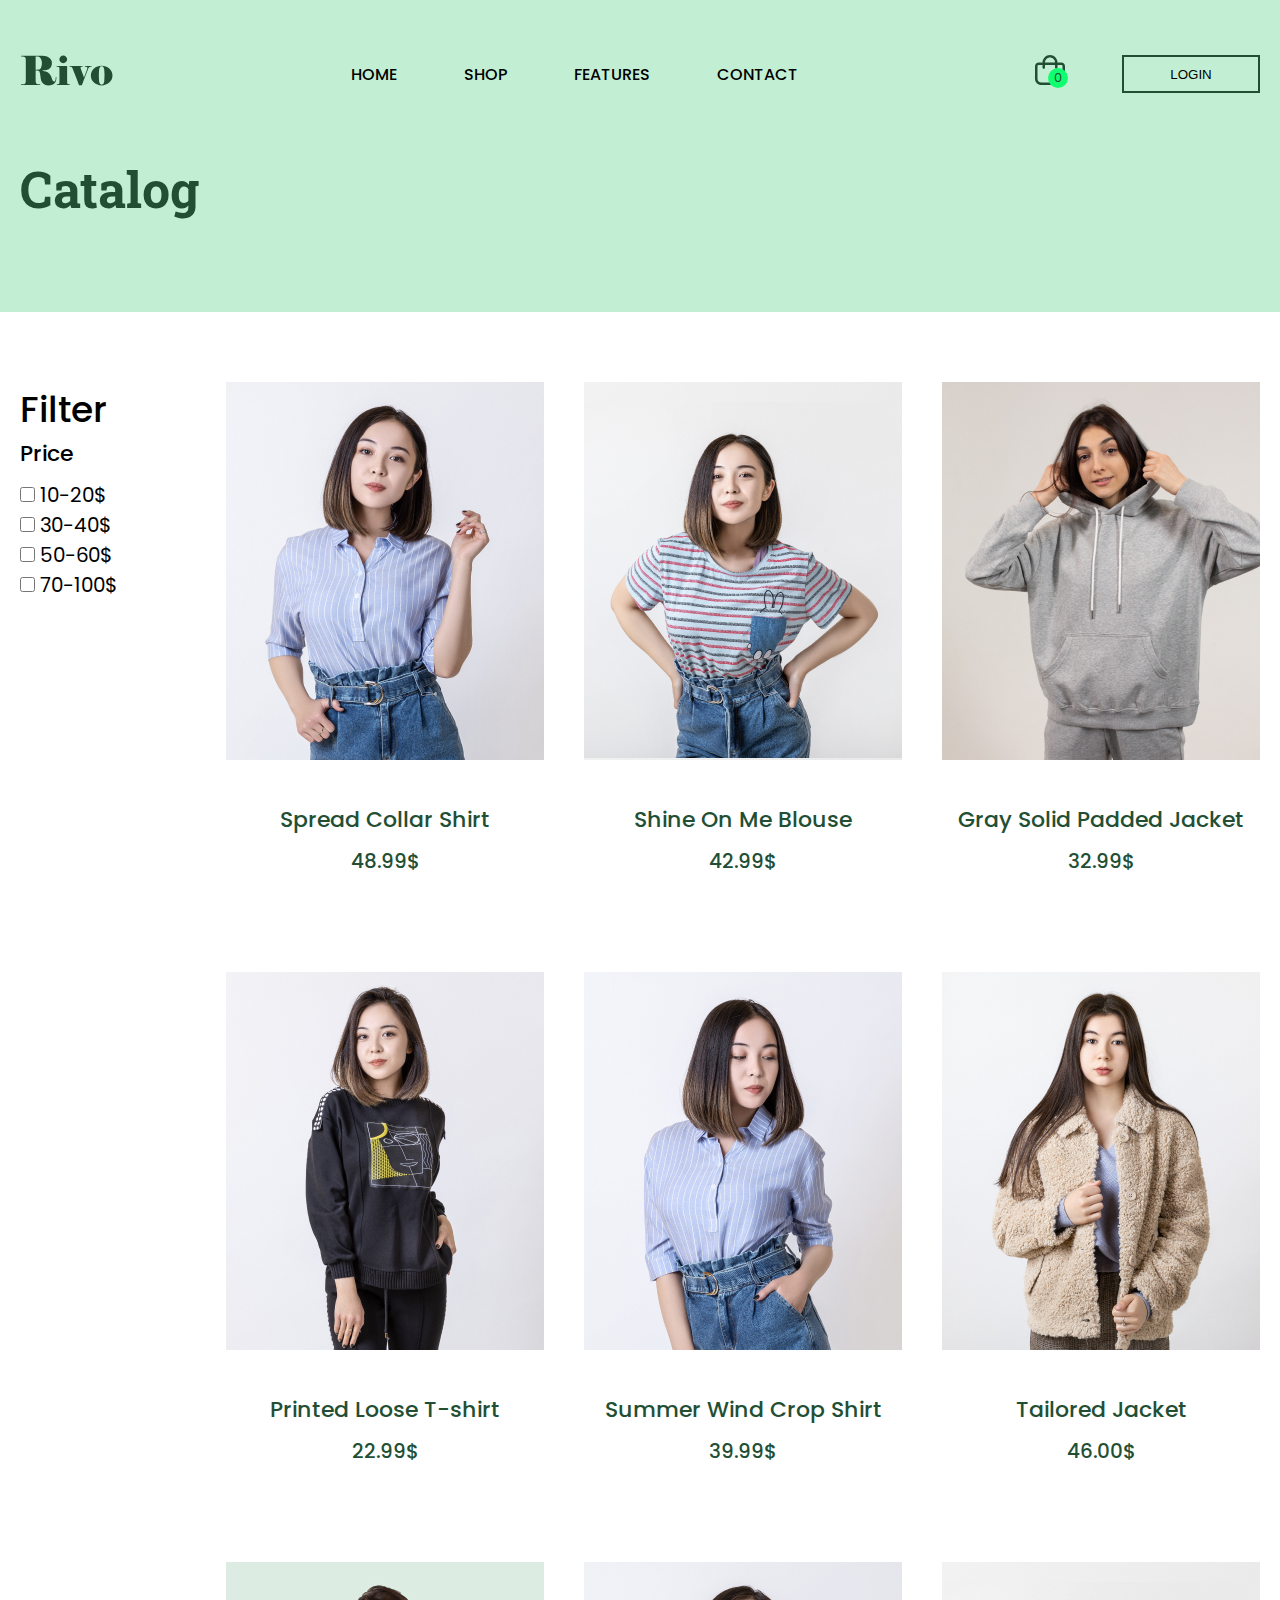
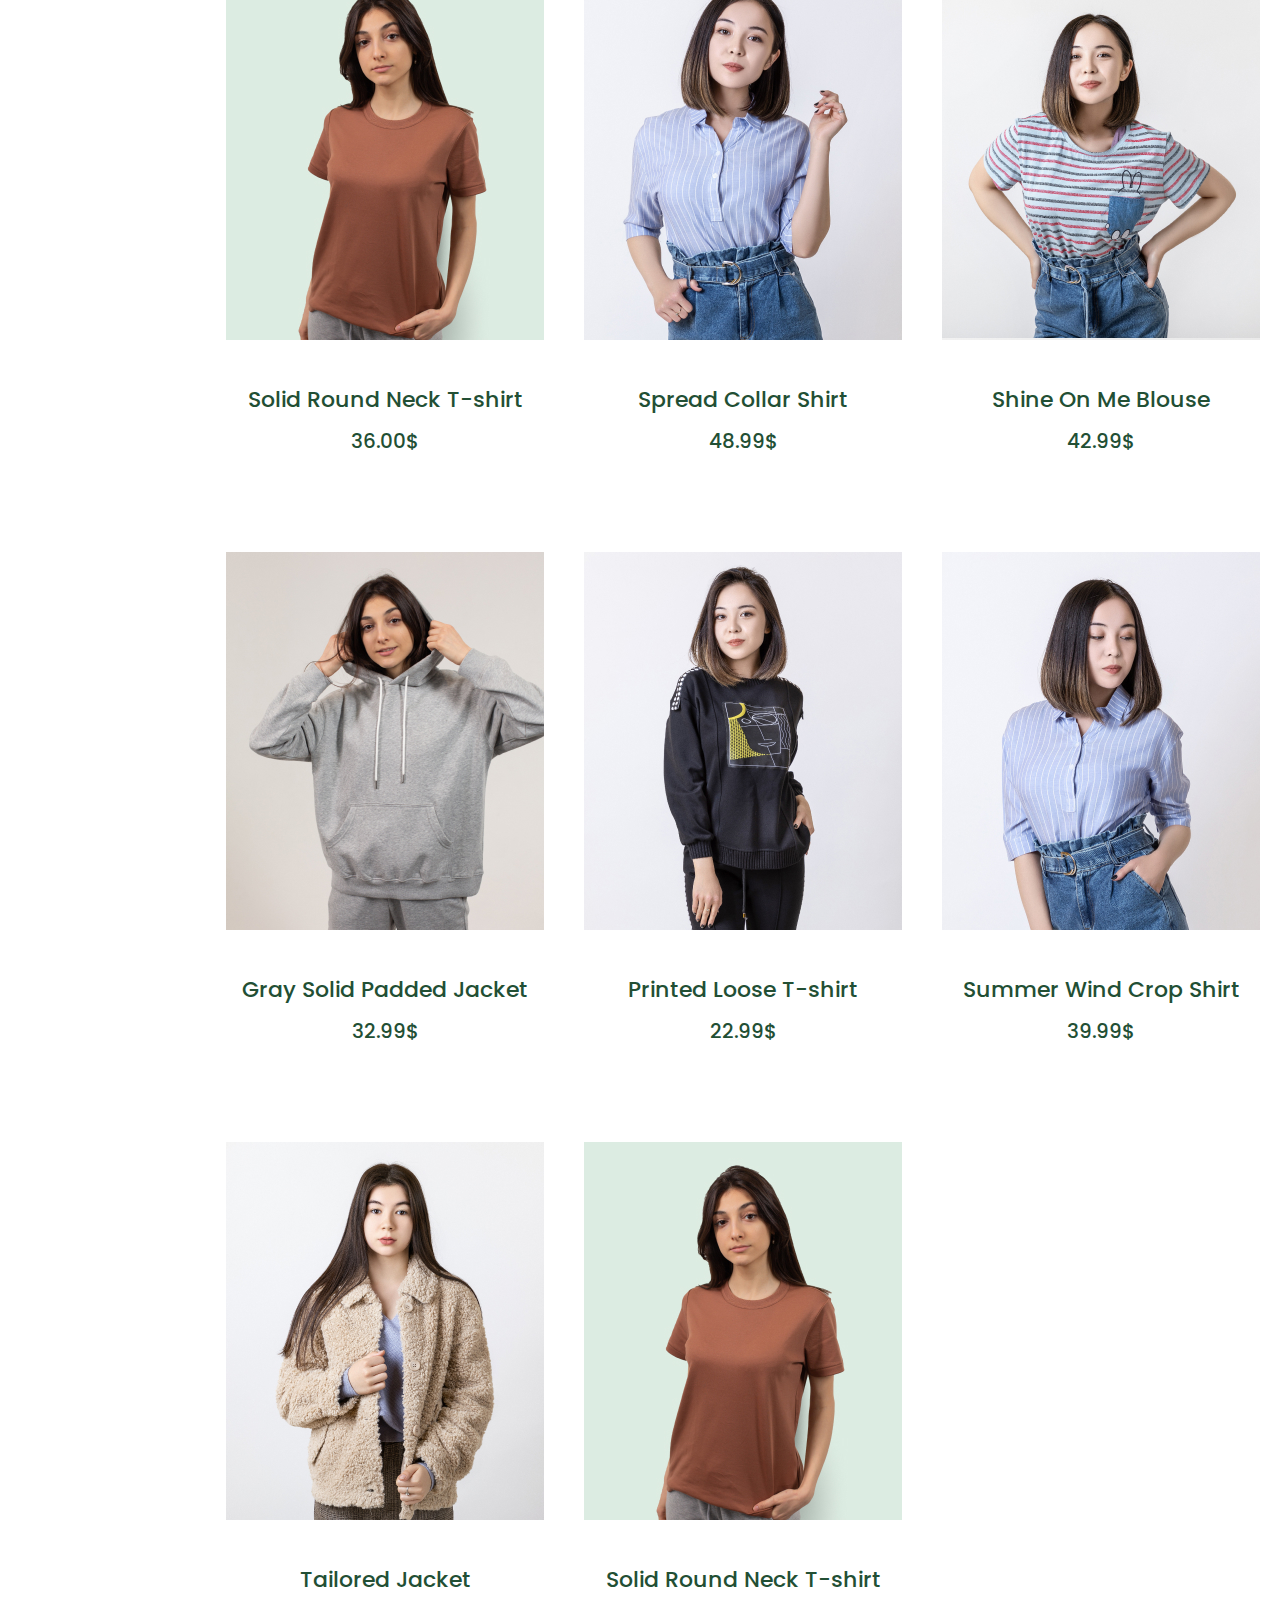
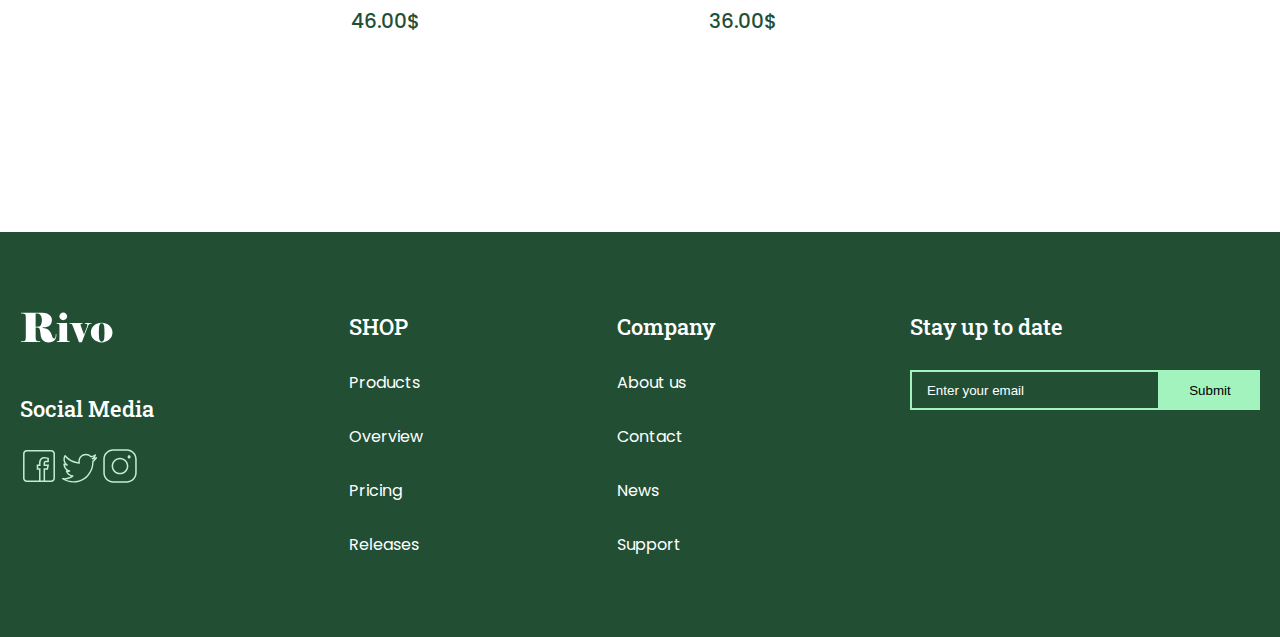
==== commit 1a753eda: "func filter" ====
--- a/html/catalog.html
+++ b/html/catalog.html
@@ -108,7 +108,11 @@
 							</svg>
 						</nav>
 					</header>
-					<div class="basket__body"></div>
+					<div class="basket__body">
+						<ul class="basket__body-cards">
+							<li class="basket__bode-card-item"></li>
+						</ul>
+					</div>
 					<div class="basket__footer"></div>
 				</div>
 				<section class="top top-catalog">
@@ -131,6 +135,7 @@
 											type="checkbox"
 											class="products-list-inp"
 											id="10-20"
+											data-id="price1"
 										/>
 										<label for="10-20" class="products-list-label"
 											>10-20$</label
@@ -141,6 +146,7 @@
 											type="checkbox"
 											class="products-list-inp"
 											id="30-40"
+											data-id="price2"
 										/>
 										<label for="30-40" class="products-list-label"
 											>30-40$</label
@@ -151,6 +157,7 @@
 											type="checkbox"
 											class="products-list-inp"
 											id="50-60"
+											data-id="price3"
 										/>
 										<label for="50-60" class="products-list-label"
 											>50-60$</label
@@ -161,6 +168,7 @@
 											type="checkbox"
 											class="products-list-inp"
 											id="70-100"
+											data-id="price4"
 										/>
 										<label for="70-100" class="products-list-label"
 											>70-100$</label
--- a/sass/style.css
+++ b/sass/style.css
@@ -122,12 +122,15 @@
 }
 
 .elips {
+  color: #224f34;
+  font-size: 13px;
+  text-align: center;
   position: absolute;
   bottom: 5px;
-  right: 0;
+  right: -3px;
   display: block;
-  width: 10px;
-  height: 10px;
+  width: 20px;
+  height: 20px;
   border-radius: 50%;
   background: #10ff70;
 }
@@ -692,7 +695,10 @@
   left: 50%;
   width: 0;
   height: 0;
+  padding: 20px;
   transform: translate(-50%, -50%) scale(0);
+  border-radius: 20px;
+  box-shadow: 0 0 10px #224f34;
   transition: all 0.4s;
 }
 
@@ -705,5 +711,75 @@
   height: 80vh;
   background-color: #6bc785;
   z-index: 20;
-  transition: all 0.4s;
+  overflow-y: scroll;
+  transition: all 0.4s;
+}
+
+.basketClose {
+  width: 45px;
+  height: 45px;
+}
+
+.img__basket {
+  width: 150px;
+  height: 150px;
+}
+
+.hidden {
+  display: none;
+}
+
+.basket__header-nav {
+  display: flex;
+  justify-content: space-between;
+  align-items: center;
+}
+
+.basket__header {
+  margin-bottom: 20px;
+}
+
+.basket__body-cards {
+  display: flex;
+  flex-direction: column;
+  gap: 20px;
+  padding: 0 20px;
+}
+
+.basket__body-cards li {
+  display: flex;
+  justify-content: space-between;
+  align-items: center;
+  gap: 30px;
+}
+
+.img__basket {
+  width: 100px;
+  height: 100px;
+}
+
+.basket__title {
+  font-size: 20px;
+  font-family: "Roboto Slab", serif;
+  color: #224f34;
+}
+
+.remove {
+  width: 150px;
+  height: 40px;
+  font-size: 18px;
+  background-color: transparent;
+  border: none;
+  border: 1px solid #224f34;
+  transition: all 0.3s;
+}
+.remove:hover {
+  background-color: #224f34;
+  color: #fff;
+  transition: all 0.3s;
+}
+
+.basket__price {
+  color: #fff;
+  font-size: 20px;
 }/*# sourceMappingURL=style.css.map */